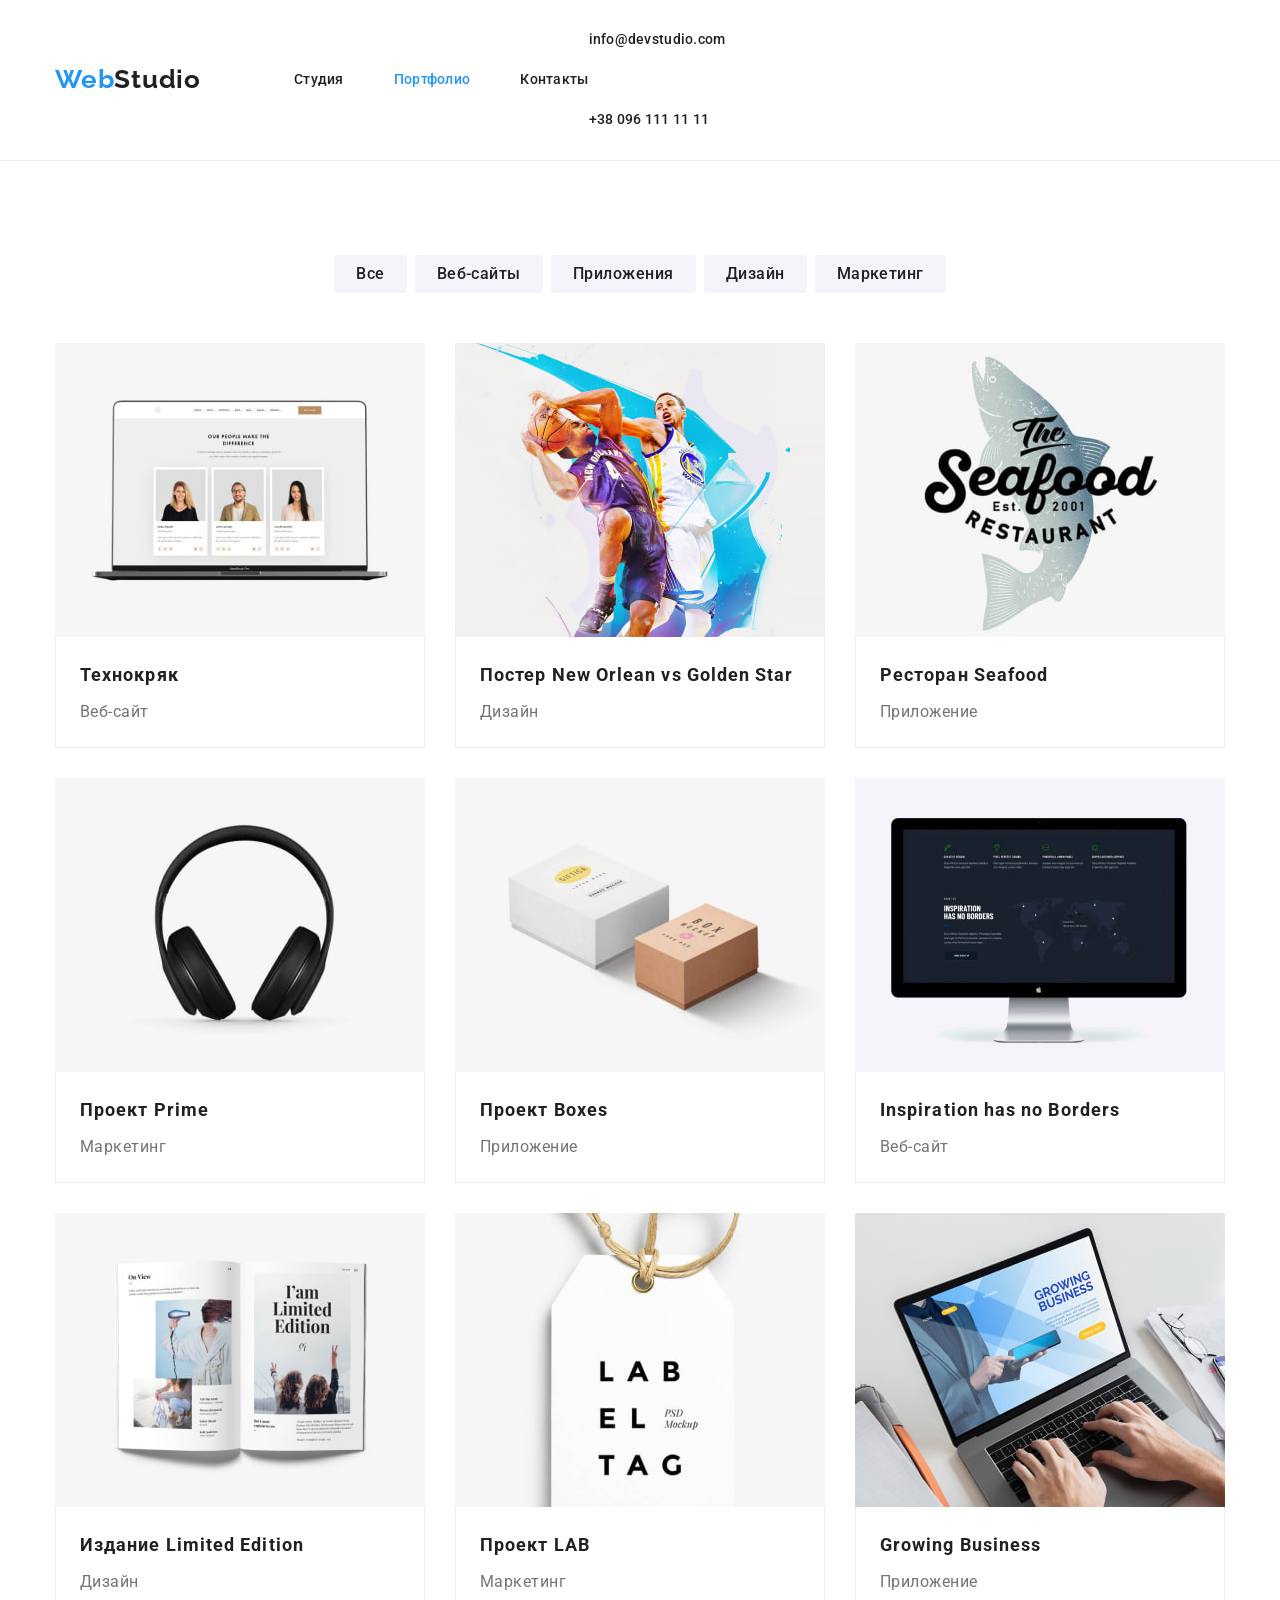
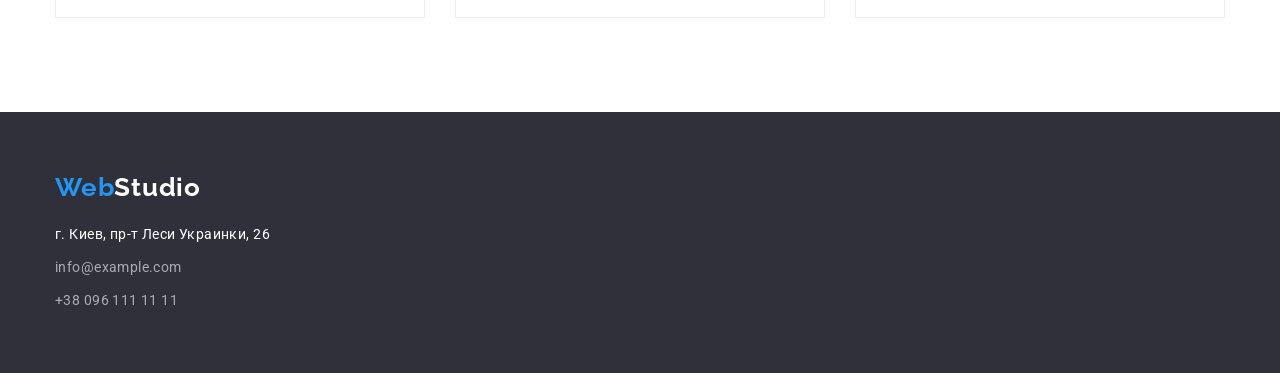
==== portfolio.html @ 1717335b "Initial commit" ====
<!DOCTYPE html>
<html lang="ru">

<head>
    <meta charset="UTF-8">
    <meta http-equiv="X-UA-Compatible" content="IE=edge">
    <meta name="viewport" content="width=device-width, initial-scale=1.0">
    <title>Портфолио</title>
    <link href="https://fonts.googleapis.com/css2?family=Raleway:wght@700&family=Roboto:wght@400;500;700;900&display=swap"
        rel="stylesheet">
    <link rel="stylesheet" href="https://cdnjs.cloudflare.com/ajax/libs/modern-normalize/1.1.0/modern-normalize.min.css"
        integrity="sha512-wpPYUAdjBVSE4KJnH1VR1HeZfpl1ub8YT/NKx4PuQ5NmX2tKuGu6U/JRp5y+Y8XG2tV+wKQpNHVUX03MfMFn9Q=="
        crossorigin="anonymous" referrerpolicy="no-referrer" />
    <link rel="stylesheet" href="./css/styles.css">
</head>
<body>
<!--Верхняя линия-->
    <header class="header">
        <div class="container header-container">
            <a class="logo" lang="en" href="./index.html"><span class="logo-accent">Web</span>Studio</a>
            <nav class="navigation">
                <ul class="list navigation-list">
                    <li class="header-item navigation-item"><a class="navigation-link link"
                            href="./index.html">Студия</a></li>
                    <li class="header-item navigation-item"><a class="navigation-link link current"
                            href="./portfolio.html">Портфолио</a></li>
                    <li class="header-item navigation-item"><a class="navigation-link link" href="">Контакты</a></li>
                </ul>
            </nav>
            <div class="header-group">
                <ul class="list header-group-list">
                    <li class="header-item"><a class="link header-contact"
                            href="mailto:info@devstudio.com">info@devstudio.com</a></li>
                    <li class="header-item"><a class="link header-contact" href="tel:+380961111111">+38 096 111 11 11</a>
                    </li>
                </ul>
            </div>
        </div>
    </header>
    <main class="main">
        <section class="section">
            <div class="container">
                <h1 class="visually-hidden">Портфолио</h1>
                <!--Фільтри-->
                <ul class="list filter-list">
                    <li class="item filter-item"><button class="filter-btn" type="button">Все</button></li>
                    <li class="item filter-item"><button class="filter-btn" type="button">Веб-сайты</button></li>
                    <li class="item filter-item"><button class="filter-btn" type="button">Приложения</button></li>
                    <li class="item filter-item"><button class="filter-btn" type="button">Дизайн</button></li>
                    <li class="item filter-item"><button class="filter-btn" type="button">Маркетинг</button></li>
                </ul>
                <!--Портфолио-->
                <ul class="list portfolio-list">
                    <li class="item">
                        <a class="link portfolio-link" href="#">
                            <img class="img" src="./images/portfolio/pr1/img.jpg" alt="Веб-сайт на ноутбуке" width="370" height="294">
                            <div class="portfolio-content">
                                <h2 class="portfolio-title">Технокряк</h2>
                                <p class="portfolio-text">Веб-сайт</p>
                            </div>
                        </a>
                    </li>
                    <li class="item">
                        <a class="link" href="#">
                            <img class="img" src="./images/portfolio/pr2/img.jpg" alt="Баскетболисты" width="370" height="294">
                            <div class="portfolio-content">
                                <h2 class="portfolio-title">Постер <span lang="en">New Orlean vs Golden Star</span></h2>
                                <p class="portfolio-text">Дизайн</p>
                            </div>
                        </a>
                    </li>
                    <li class="item">
                        <a class="link" href="#">
                            <img class="img" src="./images/portfolio/pr3/img.jpg" alt="Логотип ресторана" width="370" height="294">
                            <div class="portfolio-content">
                                <h2 class="portfolio-title">Ресторан <span lang="en">Seafood</span></h2>
                                <p class="portfolio-text">Приложение</p>
                            </div>
                        </a>
                    </li>
                    <li class="item">
                        <a class="link" href="#">
                            <img class="img" src="./images/portfolio/pr4/img.jpg" alt="Наушники" width="370" height="294">
                            <div class="portfolio-content">
                                <h2 class="portfolio-title">Проект <span lang="en">Prime</span></h2>
                                <p class="portfolio-text">Маркетинг</p>
                            </div>
                        </a>
                    </li>
                    <li class="item">
                        <a class="link" href="#">
                            <img class="img" src="./images/portfolio/pr5/img.jpg" alt="Две коробочки" width="370" height="294">
                            <div class="portfolio-content">
                                <h2 class="portfolio-title">Проект <span lang="en">Boxes</span></h2>
                                <p class="portfolio-text">Приложение</p>
                            </div>
                        </a>
                    </li>
                    <li class="item">
                        <a class="link" href="#">
                            <img class="img" src="./images/portfolio/pr6/img.jpg" alt="Монитор компьютера" width="370" height="294">
                            <div class="portfolio-content">
                                <h2 class="portfolio-title" lang="en">Inspiration has no Borders</h2>
                                <p class="portfolio-text">Веб-сайт</p>
                            </div>
                        </a>
                    </li>
                    <li class="item">
                        <a class="link" href="#">
                            <img class="img" src="./images/portfolio/pr7/img.jpg" alt="Разворот журнала" width="370" height="294">
                            <div class="portfolio-content">
                                <h2 class="portfolio-title">Издание <span lang="en">Limited Edition</span></h2>
                                <p class="portfolio-text">Дизайн</p>
                            </div>
                        </a>
                    </li>
                    <li class="item">
                        <a class="link" href="#">
                            <img class="img" src="./images/portfolio/pr8/img.jpg" alt="Бирка" width="370" height="294">
                            <div class="portfolio-content">
                                <h2 class="portfolio-title">Проект <span lang="en">LAB</span></h2>
                                <p class="portfolio-text">Маркетинг</p>
                            </div>
                        </a>
                    </li>
                    <li class="item">
                        <a class="link" href="#">
                            <img class="img" src="./images/portfolio/pr9/img.jpg" alt="Работа на ноутбуке" width="370" height="294">
                            <div class="portfolio-content">
                                <h2 class="portfolio-title" lang="en">Growing Business</h2>
                                <p class="portfolio-text">Приложение</p>
                            </div>
                        </a>
                    </li>
                </ul>
            </div>
        </section>


    </main>
    <!--Подвал-->
    <footer class="footer">
        <div class="container">
            <a class="logo footer-logo" lang="en" href="./index.html"><span class="logo-accent">Web</span>Studio</a>
            <address class="footer-group">
                <ul class="list footer-list">
                    <li class="footer-item"><a class="link" href="https://bit.ly/3pXMvUd" target="_blank"
                            rel="noopener noreferrer">г. Киев, пр-т
                            Леси Украинки, 26</a> </li>
                    <li class="mail footer-item"><a class="link" href="mailto:info@devstudio.com">info@example.com</a> </li>
                    <li class="tel footer-item"><a class="link" href="tel:+380961111111">+38 096 111 11 11</a> </li>
                </ul>
            </address>
        </div>
    </footer>
</body>
---- css/styles.css ----
:root {
    --dark-grey: #212121;
    --light-grey: #757575;
    --hover-blue: #2196F3;
    --hero-button-hover: #188CE8;
    --hero-h1-white: #FFFFFF;
    --hero-background: #2F303A;
    --team-background: #F5F4FA;
    --footer-contakts: rgba(255, 255, 255, 0.6);
    --header-line: #ECECEC;
    --portfolio-content-border: #EEEEEE;
}
body {
    font-family: 'Roboto', sans-serif;
    color: var(--dark-grey);
}
h1, 
h2, 
h3, 
h4, 
h5, 
h6, 
p {
    margin: 0;
}
img {
    display: block;
    max-width: 100%;
    height: auto;
}
.visually-hidden {
    position: absolute;
    width: 1px;
    height: 1px;
    margin: -1px;
    border: 0;
    padding: 0;
    white-space: nowrap;
    clip-path: inset(100%);
    clip: rect(0 0 0 0);
    overflow: hidden;
}
.container {
    width: 1200px;

    padding-left: 15px;
    padding-right: 15px;

    margin-left: auto;
    margin-right: auto;
}
.section {
    padding-top: 94px;
    padding-bottom: 94px;
}
.link {
    text-decoration: none;
    color: inherit;
}
.list {
    list-style-type: none;
    padding: 0;
    margin: 0;
}
.current {
    color: var(--hover-blue);
}

/**
  |============================
  | Header section
  |============================
*/
.header {
    border-bottom: 1px solid var(--header-line);
}
/* Логотип */
.header-container {
    display: flex;
    align-items: center;
}
.logo {
    font-family: 'Raleway', sans-serif;
    font-style: normal;
    font-weight: 700;
    font-size: 26px;
    line-height: 1.19;
    letter-spacing: 0.03em;
    text-decoration: none;
    color: inherit;

    margin-right: 93px;
}
.logo-accent {
    color: var(--hover-blue);
}
/* верхняя линия */
.navigation-list {
    display: flex;
    align-items: center;
}
.navigation-item,
.header-item {
    margin-right: 50px;
}
.navigation-item:last-child,
.header-item:last-child {
    margin-right: 0px;
}
.navigation-link,
.header-contact {
    display: block;
    
    padding-top: 32px;
    padding-bottom: 32px;
}
.header-list {
    display: flex;
    align-items: center;
    color: var(--light-grey);
    margin-left: auto;
}
.header-item {
    font-weight: 500;
    font-size: 14px;
    line-height: 1.14;
    letter-spacing: 0.02em;

    margin-right: 50;
}
.link:hover,
.link:focus {
    color: var(--hover-blue);
}
/**
  |============================
  | Hero section
  |============================
*/
/* Герой */
.hero {
    background-color: var(--hero-background);
    padding-top: 200px;
    padding-bottom: 200px;
}
.hero-title {
    font-weight: 900;
    font-size: 44px;
    line-height: 1.36;
    text-transform: uppercase;
    text-align: center;
    letter-spacing: 0.06em;
    color: var(--hero-h1-white);

    display: block;
    margin-bottom: 30px;
}
/* Кнопка-герой*/
.hero-button {
    font-family: 'Roboto',
    sans-serif;
    font-weight: 700;
    font-size: 16px;
    line-height: 1.88;
    text-align: center;
    letter-spacing: 0.06em;
    color: var(--hero-h1-white);
    cursor: pointer;
    background-color: var(--hover-blue);
    border: none;
    border-radius: 4px;

    min-width: 200px;
    min-height: 50px;
    padding: 10px 32px;
    margin: 0 auto;
    display: block;
}
.hero-button:hover,
.hero-button:focus {
    background-color: var(--hero-button-hover);
}

/**
  |============================
  | Features section
  |============================
*/
.features-list {
    display: flex;
    /*   flex-wrap: wrap;*/
    margin-left: -30px;
    margin-top: -30px;
}
.features-list > .item {
    flex-basis: calc(100% / 4 - 30px);
    margin-left: 30px;
    margin-top: 30px;
}
.features-title {
    font-weight: 700;
    font-size: 14px;
    line-height: 1.14;
    letter-spacing: 0.03em;
    text-transform: uppercase;

    margin-bottom: 10px;
}
.features-text {
    font-size: 14px;
    line-height: 1.71;
    letter-spacing: 0.03em;
    color: var(--light-grey);
}
/**
  |============================
  | Activity section
  |============================
*/
.activity-section {
    padding-top: 0px;
}
.activity-title {
    font-weight: 700;
    font-size: 36px;
    line-height: 1.16;
    text-align: center;
    letter-spacing: 0.03em;

    display: block;
    margin-bottom: 50px;
}
.activity-list {
    display: flex;
}
.activity-list > .item {
    flex-basis: calc(100% / 3);
}
.activity-item {
    margin-right: 30px;
}
.activity-item:last-child {
    margin-right: 0px;
}
/**
  |============================
  | Team section
  |============================
*/
.team {
    background-color: var(--team-background);
}
.team-title {
    font-weight: 700;
    font-size: 36px;
    line-height: 1.16;
    text-align: center;
    letter-spacing: 0.03em;

    margin-bottom: 50px;
}
.team-list {
    display: flex;
 /*   flex-wrap: wrap;*/
    margin-left: -30px;
    margin-top: -30px;
}
.team-list > .item {
    flex-basis: calc(100% / 4 - 30px);
    margin-left: 30px;
    margin-top: 30px;
}
.team-card {
    background-color: var(--hero-h1-white);

    box-shadow: 0px 1px 3px rgba(0, 0, 0, 0.12),
    0px 1px 1px rgba(0, 0, 0, 0.14),
    0px 2px 1px rgba(0, 0, 0, 0.2);
    border-radius: 0px 0px 4px 4px;
}
.card-content {
    padding: 30px 0px;
}
.card-title {
    font-weight: 500;
    font-size: 16px;
    line-height: 1.19;
    text-align: center;
    letter-spacing: 0.03em;

    margin-bottom: 10px;
}
.card-text {
    line-height: 1.19;
    text-align: center;
    letter-spacing: 0.03em;
    color: var(--light-grey);
}
/**
  |============================
  | Portfolio section
  |============================
*/
/* Фильтр */
.filter-list {
    display: flex;
    justify-content: center;

    margin-top: 0px;
    margin-bottom: 50px;
}

.filter-btn {
    font-family: 'Roboto', sans-serif;    font-weight: 500;
    font-size: 16px;
    line-height: 1.62;
    text-align: center;
    letter-spacing: 0.03em;
    color: var(--dark-grey);
    background-color: var(--team-background);
    cursor: pointer;
    border: none;
    border-radius: 4px;

    min-width: 45px;
    min-height: 38px;
    padding: 6px 22px;
}
.filter-item {
    margin-right: 8px;
    display: block;
}
.filter-item:last-child {
    margin-right: 0px;
}
.filter-btn:hover,
.filter-btn:focus {
    color: var(--hero-h1-white);
    background-color: var(--hover-blue);
    box-shadow: 0px 3px 1px rgba(0, 0, 0, 0.1),
    0px 1px 2px rgba(0, 0, 0, 0.08),
    0px 2px 2px rgba(0, 0, 0, 0.12);
}
/* Портфолио */
.portfolio-list {
    display: flex;
    flex-wrap: wrap;
    margin-left: -30px;
    margin-top: -30px;
}
.portfolio-list > .item {
    flex-basis: calc(100% / 3 - 30px);
    margin-left: 30px;
    margin-top: 30px;
}
.portfolio-content {
    padding: 20px 24px;
    border-right: 1px solid var(--portfolio-content-border);
    border-bottom: 1px solid var(--portfolio-content-border);
    border-left: 1px solid var(--portfolio-content-border);
}
.portfolio-title {
    font-weight: 700;
    font-size: 18px;
    line-height: 2.00;
    letter-spacing: 0.06em;

    margin-bottom: 4px;
}
.portfolio-text {
    line-height: 1.88;
    letter-spacing: 0.03em;
    color: var(--light-grey);
}
/**
  |============================
  | Footer section
  |============================
*/
/* подвал */
.footer {
    background-color: var(--hero-background);
    color: var(--hero-h1-white);

    padding-top: 60px;
    padding-bottom: 60px;
}
.footer-logo {
    display: block;
    margin-right: 0px;
    margin-bottom: 20px;
}
.footer-group {
    font-size: 14px;
    line-height: 1.71;
    letter-spacing: 0.03em;
    font-style: normal;
}
.footer-item {
    margin-bottom: 9px;
}
.footer-item:last-child {
    margin-bottom: 0;
}
.mail, 
.tel {
    color: var(--footer-contakts);
}
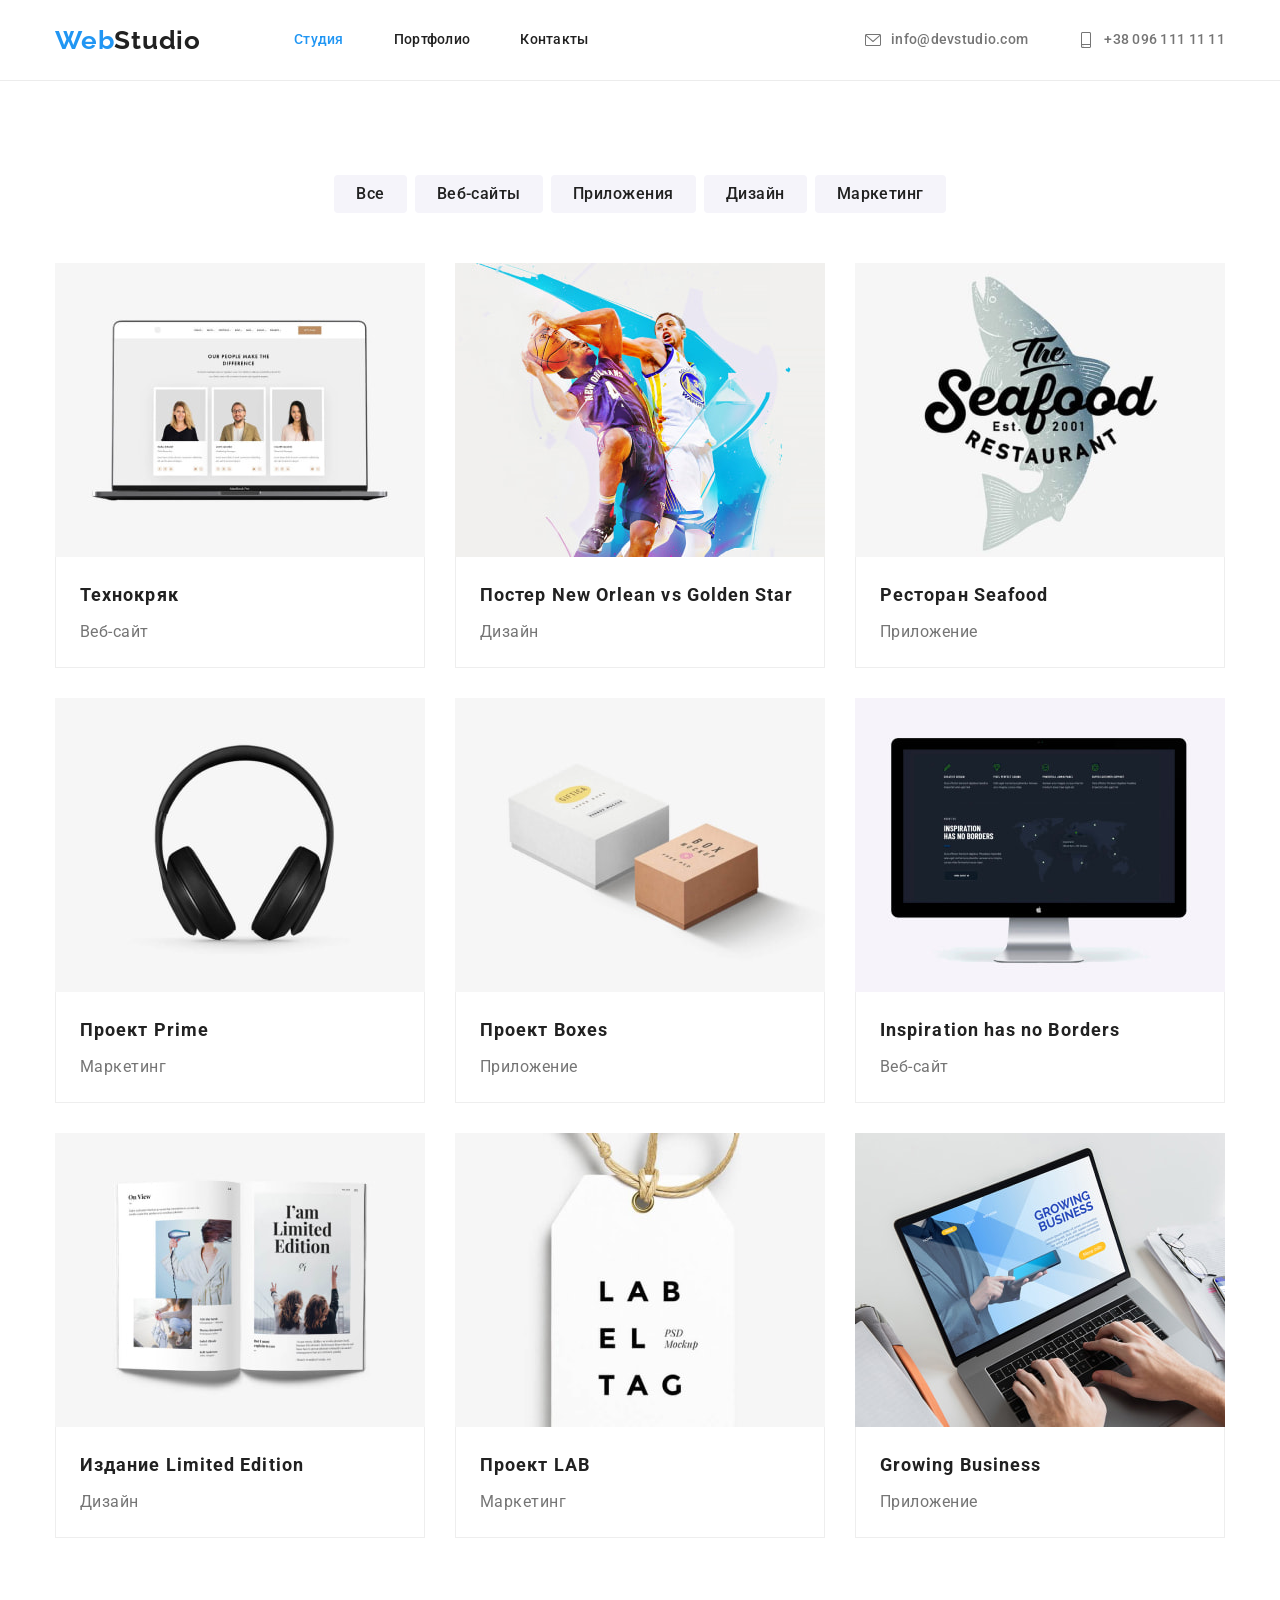
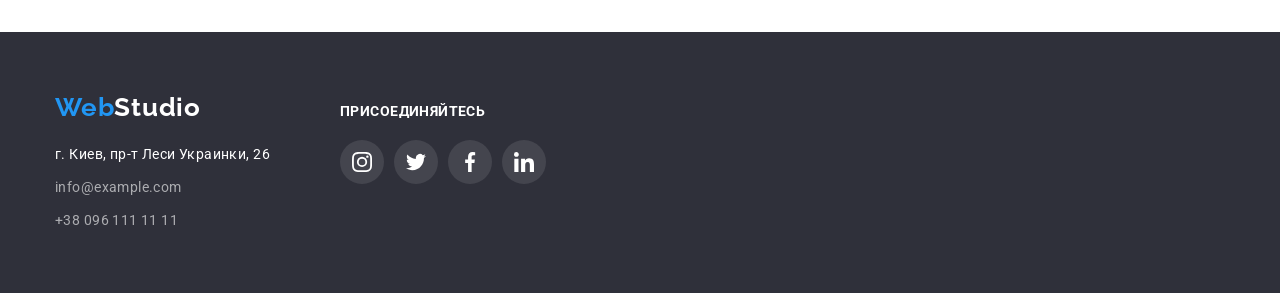
==== commit f99d2e83: "Додає іконки та тіні згідно ДЗ 4" ====
--- a/portfolio.html
+++ b/portfolio.html
@@ -20,21 +20,31 @@
             <a class="logo" lang="en" href="./index.html"><span class="logo-accent">Web</span>Studio</a>
             <nav class="navigation">
                 <ul class="list navigation-list">
+                    <li class="header-item navigation-item"><a class="navigation-link link current"
+                            href="./index.html">Студия</a></li>
                     <li class="header-item navigation-item"><a class="navigation-link link"
-                            href="./index.html">Студия</a></li>
-                    <li class="header-item navigation-item"><a class="navigation-link link current"
                             href="./portfolio.html">Портфолио</a></li>
                     <li class="header-item navigation-item"><a class="navigation-link link" href="">Контакты</a></li>
                 </ul>
             </nav>
-            <div class="header-group">
-                <ul class="list header-group-list">
-                    <li class="header-item"><a class="link header-contact"
-                            href="mailto:info@devstudio.com">info@devstudio.com</a></li>
-                    <li class="header-item"><a class="link header-contact" href="tel:+380961111111">+38 096 111 11 11</a>
-                    </li>
-                </ul>
-            </div>
+            <ul class="list header-list">
+                <li class="header-item">
+                    <a class="header-mail link" href="mailto:info@devstudio.com">
+                        <svg class="mail-icon" width="16" height="16">
+                            <use href="/images/symbol-defs.svg#mail"></use>
+                        </svg>
+                        info@devstudio.com
+                    </a>
+                </li>
+                <li class="header-item">
+                    <a class="header-tel link" href="tel:+380961111111">
+                        <svg class="mail-icon" width="16" height="16">
+                            <use href="/images/symbol-defs.svg#smartphone"></use>
+                        </svg>
+                        +38 096 111 11 11
+                    </a>
+                </li>
+            </ul>
         </div>
     </header>
     <main class="main">
@@ -61,7 +71,7 @@
                         </a>
                     </li>
                     <li class="item">
-                        <a class="link" href="#">
+                        <a class="link portfolio-link" href="#">
                             <img class="img" src="./images/portfolio/pr2/img.jpg" alt="Баскетболисты" width="370" height="294">
                             <div class="portfolio-content">
                                 <h2 class="portfolio-title">Постер <span lang="en">New Orlean vs Golden Star</span></h2>
@@ -70,7 +80,7 @@
                         </a>
                     </li>
                     <li class="item">
-                        <a class="link" href="#">
+                        <a class="link portfolio-link" href="#">
                             <img class="img" src="./images/portfolio/pr3/img.jpg" alt="Логотип ресторана" width="370" height="294">
                             <div class="portfolio-content">
                                 <h2 class="portfolio-title">Ресторан <span lang="en">Seafood</span></h2>
@@ -78,7 +88,7 @@
                             </div>
                         </a>
                     </li>
-                    <li class="item">
+                    <li class="item portfolio-link">
                         <a class="link" href="#">
                             <img class="img" src="./images/portfolio/pr4/img.jpg" alt="Наушники" width="370" height="294">
                             <div class="portfolio-content">
@@ -88,7 +98,7 @@
                         </a>
                     </li>
                     <li class="item">
-                        <a class="link" href="#">
+                        <a class="link portfolio-link" href="#">
                             <img class="img" src="./images/portfolio/pr5/img.jpg" alt="Две коробочки" width="370" height="294">
                             <div class="portfolio-content">
                                 <h2 class="portfolio-title">Проект <span lang="en">Boxes</span></h2>
@@ -97,7 +107,7 @@
                         </a>
                     </li>
                     <li class="item">
-                        <a class="link" href="#">
+                        <a class="link portfolio-link" href="#">
                             <img class="img" src="./images/portfolio/pr6/img.jpg" alt="Монитор компьютера" width="370" height="294">
                             <div class="portfolio-content">
                                 <h2 class="portfolio-title" lang="en">Inspiration has no Borders</h2>
@@ -106,7 +116,7 @@
                         </a>
                     </li>
                     <li class="item">
-                        <a class="link" href="#">
+                        <a class="link portfolio-link" href="#">
                             <img class="img" src="./images/portfolio/pr7/img.jpg" alt="Разворот журнала" width="370" height="294">
                             <div class="portfolio-content">
                                 <h2 class="portfolio-title">Издание <span lang="en">Limited Edition</span></h2>
@@ -115,7 +125,7 @@
                         </a>
                     </li>
                     <li class="item">
-                        <a class="link" href="#">
+                        <a class="link portfolio-link" href="#">
                             <img class="img" src="./images/portfolio/pr8/img.jpg" alt="Бирка" width="370" height="294">
                             <div class="portfolio-content">
                                 <h2 class="portfolio-title">Проект <span lang="en">LAB</span></h2>
@@ -124,7 +134,7 @@
                         </a>
                     </li>
                     <li class="item">
-                        <a class="link" href="#">
+                        <a class="link portfolio-link" href="#">
                             <img class="img" src="./images/portfolio/pr9/img.jpg" alt="Работа на ноутбуке" width="370" height="294">
                             <div class="portfolio-content">
                                 <h2 class="portfolio-title" lang="en">Growing Business</h2>
@@ -140,17 +150,57 @@
     </main>
     <!--Подвал-->
     <footer class="footer">
-        <div class="container">
-            <a class="logo footer-logo" lang="en" href="./index.html"><span class="logo-accent">Web</span>Studio</a>
-            <address class="footer-group">
-                <ul class="list footer-list">
-                    <li class="footer-item"><a class="link" href="https://bit.ly/3pXMvUd" target="_blank"
-                            rel="noopener noreferrer">г. Киев, пр-т
-                            Леси Украинки, 26</a> </li>
-                    <li class="mail footer-item"><a class="link" href="mailto:info@devstudio.com">info@example.com</a> </li>
-                    <li class="tel footer-item"><a class="link" href="tel:+380961111111">+38 096 111 11 11</a> </li>
-                </ul>
-            </address>
+        <div class="container footer-conteiner">
+            <div class="logo-group">
+                <a class="logo footer-logo" lang="en" href="./index.html"><span class="logo-accent">Web</span>Studio</a>
+                <address class="footer-group">
+                    <ul class="list footer-list">
+                        <li class="footer-item"><a class="link" href="https://bit.ly/3pXMvUd" target="_blank"
+                                rel="noopener noreferrer">г. Киев, пр-т
+                                Леси Украинки, 26</a> </li>
+                        <li class="mail footer-item"><a class="link" href="mailto:info@devstudio.com">info@example.com</a>
+                        </li>
+                        <li class="tel footer-item"><a class="link" href="tel:+380961111111">+38 096 111 11 11</a> </li>
+                    </ul>
+                </address>
+            </div>
+            <div>
+                <h2 class="sociallinks-title">Присоединяйтесь</h2>
+                <ul class="list sociallinks">
+                    <li class="item">
+                        <a class="social-link footer-link" href="" target="_blank" rel="noopenen noreferrer"
+                            aria-label="иконка Инстаграм">
+                            <svg class="footer-icon" width="20px" height="20px">
+                                <use href="/images/symbol-defs.svg#instagram"></use>
+                            </svg>
+                        </a>
+                    </li>
+                    <li class="item">
+                        <a class="social-link footer-link" href="" target="_blank" rel="noopenen noreferrer"
+                            aria-label="иконка Твиттер">
+                            <svg class="footer-icon" width="20px" height="20px">
+                                <use href="/images/symbol-defs.svg#twitter"></use>
+                            </svg>
+                        </a>
+                    </li>
+                    <li class="item">
+                        <a class="social-link footer-link" href="" target="_blank" rel="noopenen noreferrer"
+                            aria-label="иконка Фейсбук">
+                            <svg class="footer-icon" width="20px" height="20px">
+                                <use href="/images/symbol-defs.svg#facebook"></use>
+                            </svg>
+                        </a>
+                    </li>
+                    <li class="item">
+                        <a class="social-link footer-link" href="" target="_blank" rel="noopenen noreferrer"
+                            aria-label="иконка Линкедин">
+                            <svg class="footer-icon" width="20px" height="20px">
+                                <use href="/images/symbol-defs.svg#linkedin"></use>
+                            </svg>
+                        </a>
+                    </li>
+                </ul>
+            </div>
         </div>
     </footer>
 </body>
--- a/css/styles.css
+++ b/css/styles.css
@@ -108,9 +108,10 @@
     margin-right: 0px;
 }
 .navigation-link,
-.header-contact {
-    display: block;
-    
+.header-mail,
+.header-tel {
+    display: flex;
+    align-items: center;
     padding-top: 32px;
     padding-bottom: 32px;
 }
@@ -132,13 +133,31 @@
 .link:focus {
     color: var(--hover-blue);
 }
+.mail-icon {
+    margin-right: 10px;
+    fill: currentColor;
+}
+
 /**
   |============================
   | Hero section
   |============================
 */
 /* Герой */
+
 .hero {
+    max-width: 1600px;
+    min-height: 600px;
+    margin-left: auto;
+    margin-right: auto;
+    background-image: linear-gradient(
+        to right,
+        rgba(47, 48, 58, 0.4),
+        rgba(47, 48, 58, 0.4)), url(/images/hero/img.jpg);
+    background-size: cover;
+    background-repeat: no-repeat;
+    background-position: center;
+
     background-color: var(--hero-background);
     padding-top: 200px;
     padding-bottom: 200px;
@@ -192,11 +211,21 @@
     margin-left: -30px;
     margin-top: -30px;
 }
-.features-list > .item {
+
+.features-list>.item {
     flex-basis: calc(100% / 4 - 30px);
     margin-left: 30px;
     margin-top: 30px;
 }
+.icon-box {
+    display: flex;
+    justify-content: center;
+    align-items: center;
+    background-color: #F5F4FA;
+    border-radius: 4px;
+    height: 120px;
+    margin-bottom: 30px;
+}
 .features-title {
     font-weight: 700;
     font-size: 14px;
@@ -206,6 +235,7 @@
 
     margin-bottom: 10px;
 }
+
 .features-text {
     font-size: 14px;
     line-height: 1.71;
@@ -295,6 +325,83 @@
     text-align: center;
     letter-spacing: 0.03em;
     color: var(--light-grey);
+    padding-bottom: 16px;
+}
+.sociallinks {
+    display: flex;
+    gap: 10px;
+    justify-content: center;
+}
+.sociallinks > .item {
+    flex-basis: calc((100% - 10 * 4) / 4);
+    
+}
+
+.social-link {
+    display: flex;
+    align-items: center;
+    justify-content: center;
+    
+    width: 44px;
+    height: 44px;
+    
+    border-radius: 50%;
+    
+}
+.social-link:hover,
+.social-link:focus {
+    background-color: #2196F3;
+}
+.social-icon {
+    fill: #AFB1B8;
+}
+.social-link:hover .social-icon,
+.social-link:focus .social-icon {
+    fill: #FFFFFF;
+}
+/**
+  |============================
+  | Clients section
+  |============================
+*/
+.clients-title {
+    font-weight: 700;
+    font-size: 36px;
+    line-height: 1.16;
+    text-align: center;
+    letter-spacing: 0.03em;
+
+    margin-bottom: 50px;
+}
+.clients-list {
+    display: flex;
+    flex-wrap: wrap;
+    gap: 30px;
+}
+.clients-list > item {
+    flex-basis: calc(100% / 6);
+}
+.client-link {
+    display: flex;
+    align-items: center;
+    justify-content: center;
+
+    width: 170px;
+    height: 92px;
+    
+    border: 1px solid #AFB1B8;
+    border-radius: 4px;
+}
+.client-link:hover,
+.client-link:focus {
+    border-color: #2196F3;
+}
+.client-icon {
+    fill: #AFB1B8;
+}
+.client-link:hover .client-icon,
+.client-link:focus .client-icon {
+    fill: #2196F3;
 }
 /**
   |============================
@@ -353,6 +460,13 @@
     margin-left: 30px;
     margin-top: 30px;
 }
+.portfolio-link {
+    display: block;
+}
+.portfolio-link:hover,
+.portfolio-link:focus {
+    box-shadow: 0px 1px 1px rgba(0, 0, 0, 0.12), 0px 4px 4px rgba(0, 0, 0, 0.06), 1px 4px 6px rgba(0, 0, 0, 0.16);
+}
 .portfolio-content {
     padding: 20px 24px;
     border-right: 1px solid var(--portfolio-content-border);
@@ -385,6 +499,14 @@
     padding-top: 60px;
     padding-bottom: 60px;
 }
+.footer-conteiner {
+    display: flex;
+    justify-content: flex-start;
+    align-items: baseline;
+}
+.logo-group {
+    margin-right: 70px;
+}
 .footer-logo {
     display: block;
     margin-right: 0px;
@@ -406,6 +528,21 @@
 .tel {
     color: var(--footer-contakts);
 }
-
-
-
+.sociallinks-title {
+    font-weight: 700;
+    font-size: 14px;
+    line-height: 1.14;
+    letter-spacing: 0.03em;
+    text-transform: uppercase;
+
+    margin-bottom: 20px;
+}
+.footer-link {
+    background-color: rgba(255, 255, 255, 0.1);
+}
+.footer-icon {
+    fill: #FFFFFF;
+}
+
+
+
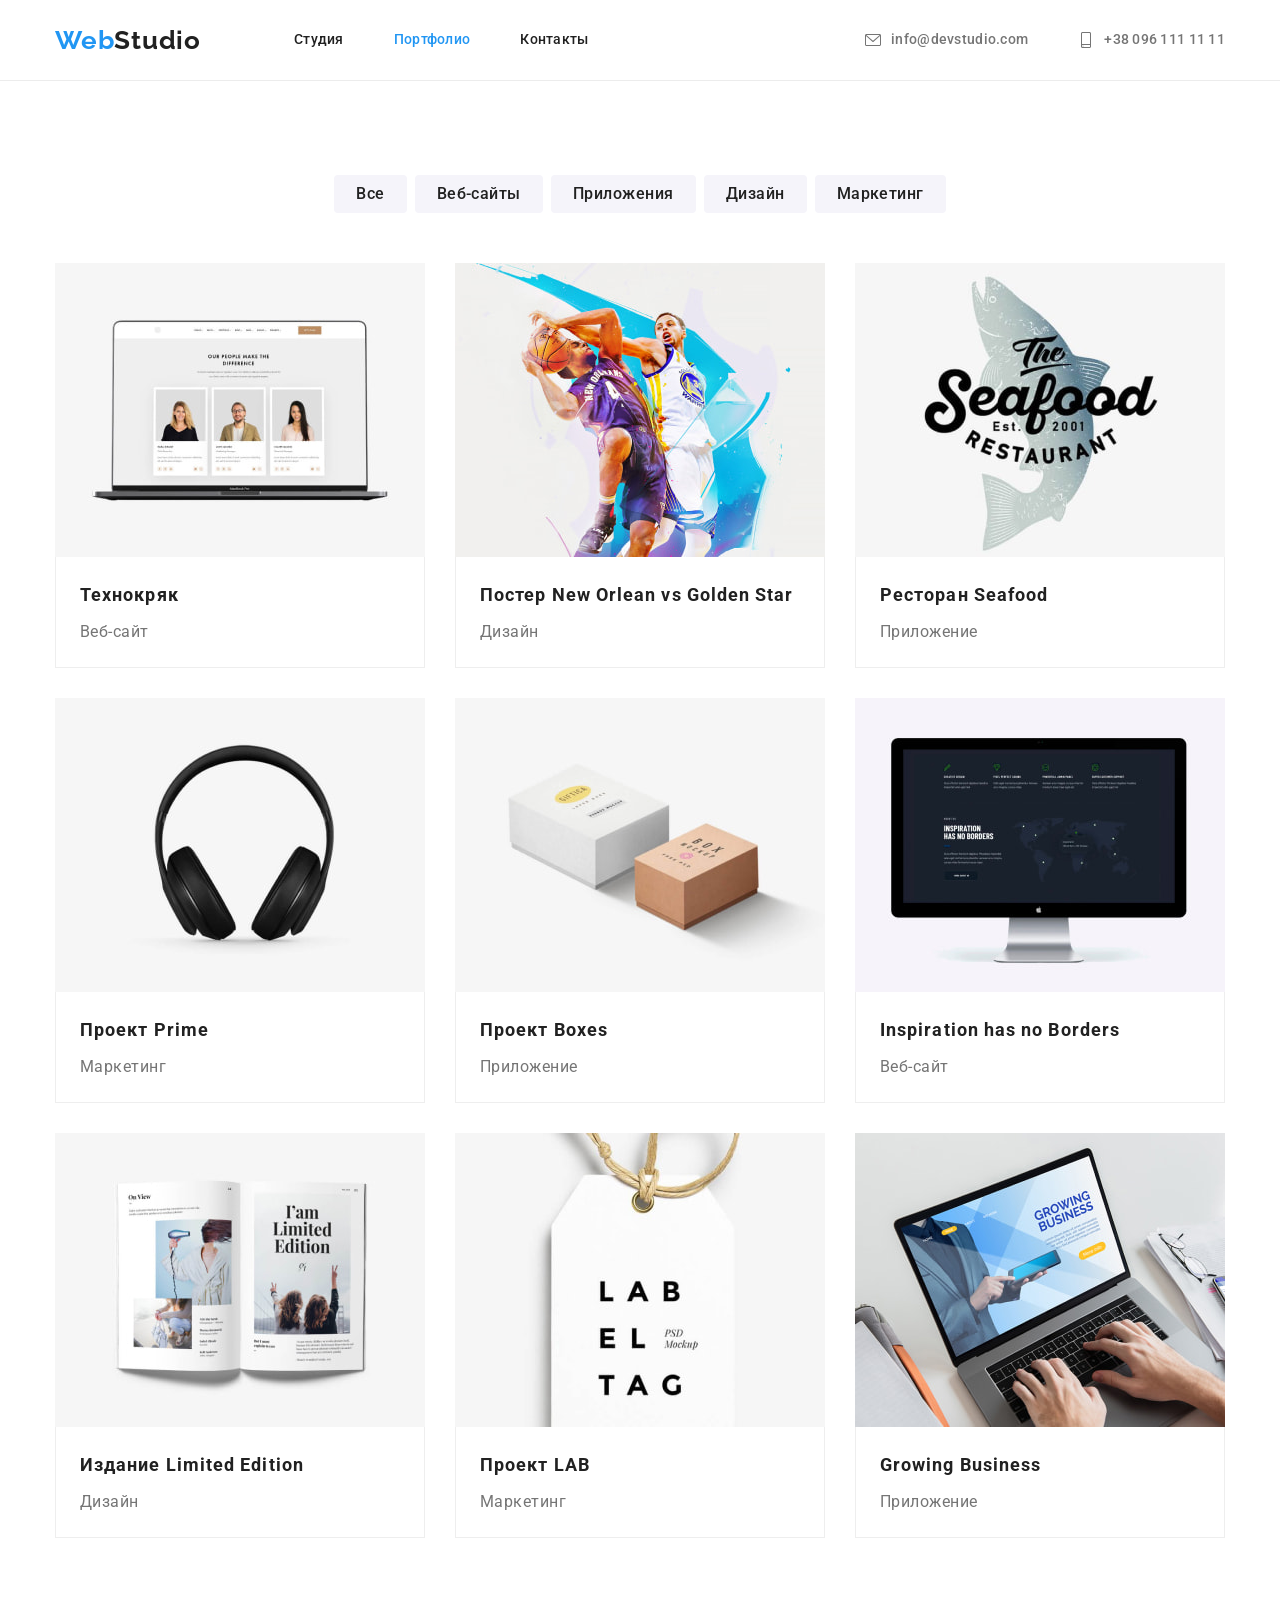
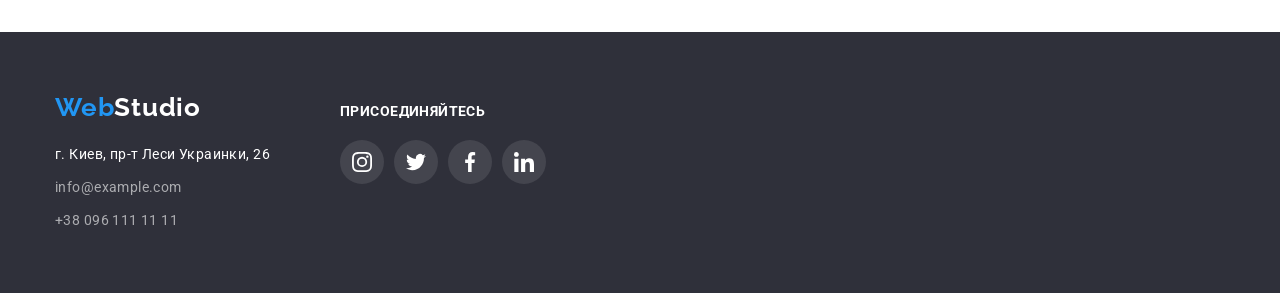
==== commit ef96b675: "Update portfolio.html" ====
--- a/portfolio.html
+++ b/portfolio.html
@@ -20,9 +20,9 @@
             <a class="logo" lang="en" href="./index.html"><span class="logo-accent">Web</span>Studio</a>
             <nav class="navigation">
                 <ul class="list navigation-list">
+                    <li class="header-item navigation-item"><a class="navigation-link link"
+                            href="./index.html">Студия</a></li>
                     <li class="header-item navigation-item"><a class="navigation-link link current"
-                            href="./index.html">Студия</a></li>
-                    <li class="header-item navigation-item"><a class="navigation-link link"
                             href="./portfolio.html">Портфолио</a></li>
                     <li class="header-item navigation-item"><a class="navigation-link link" href="">Контакты</a></li>
                 </ul>
